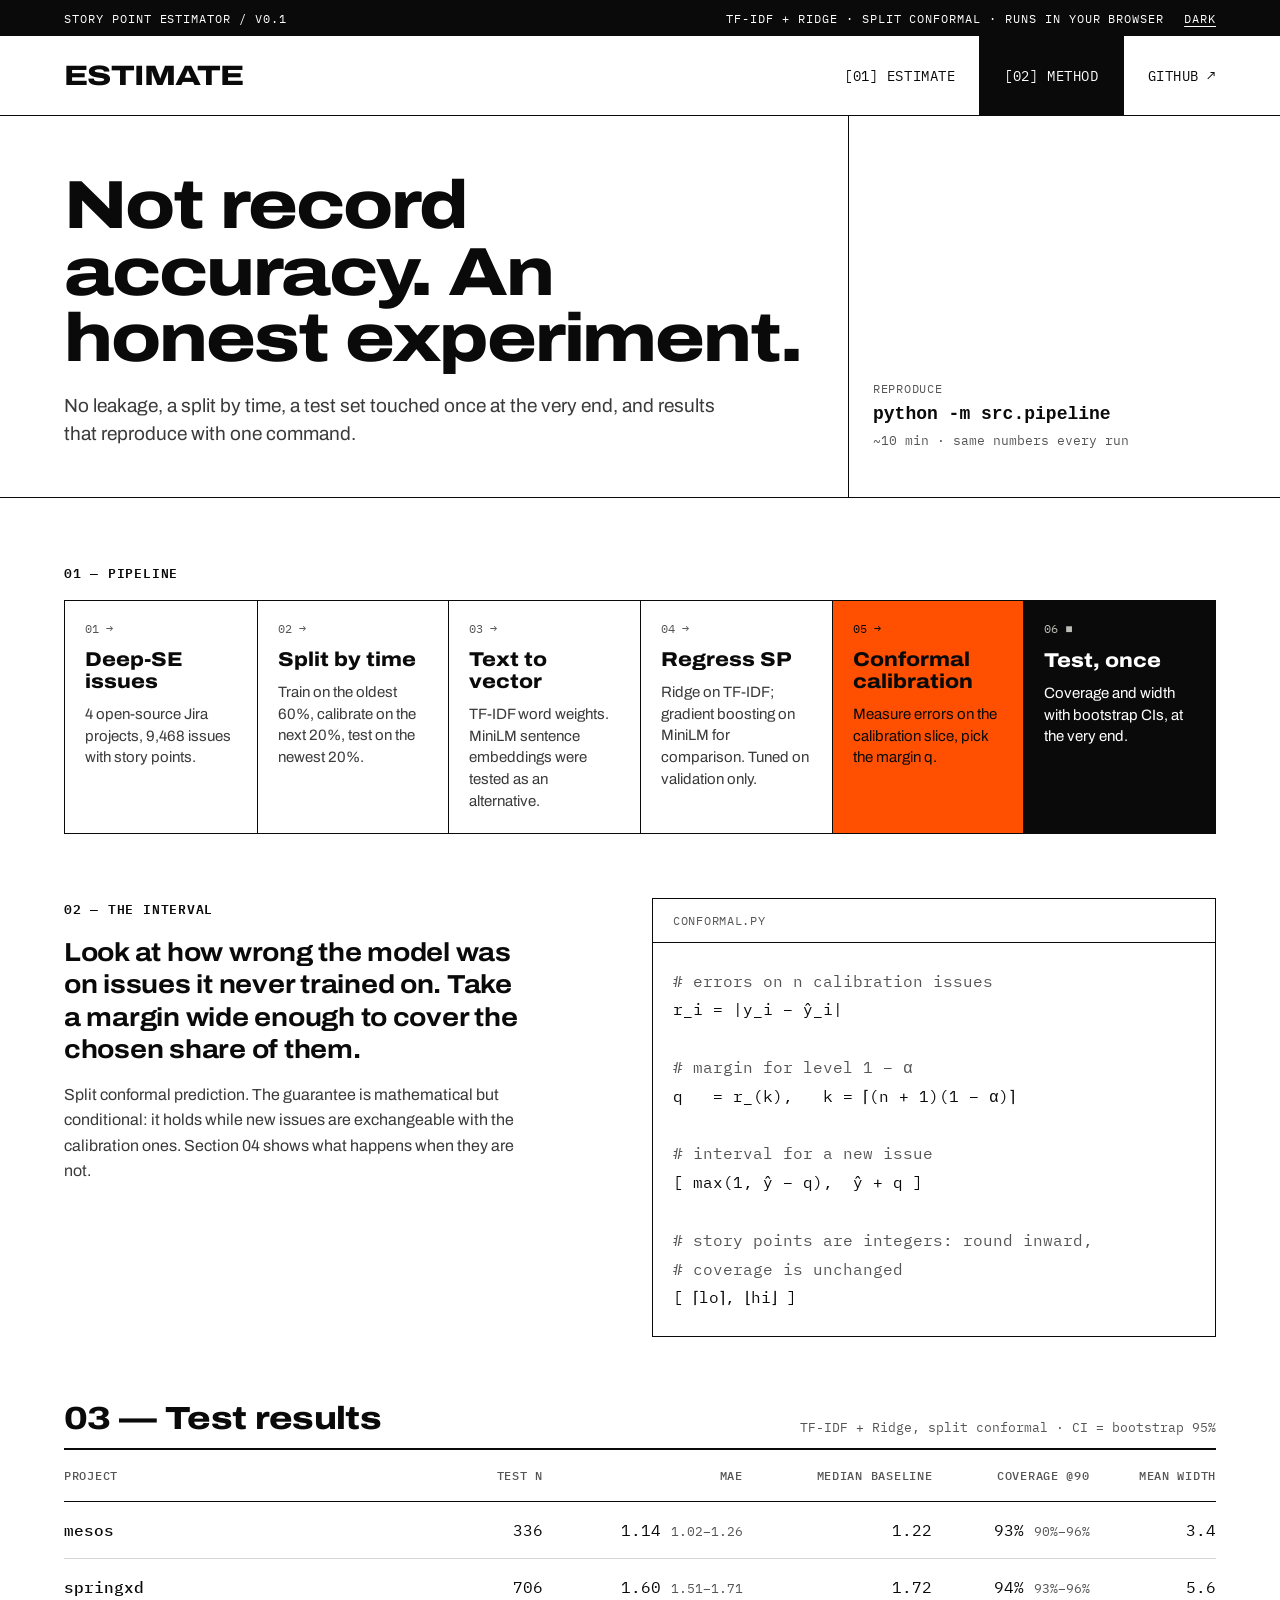
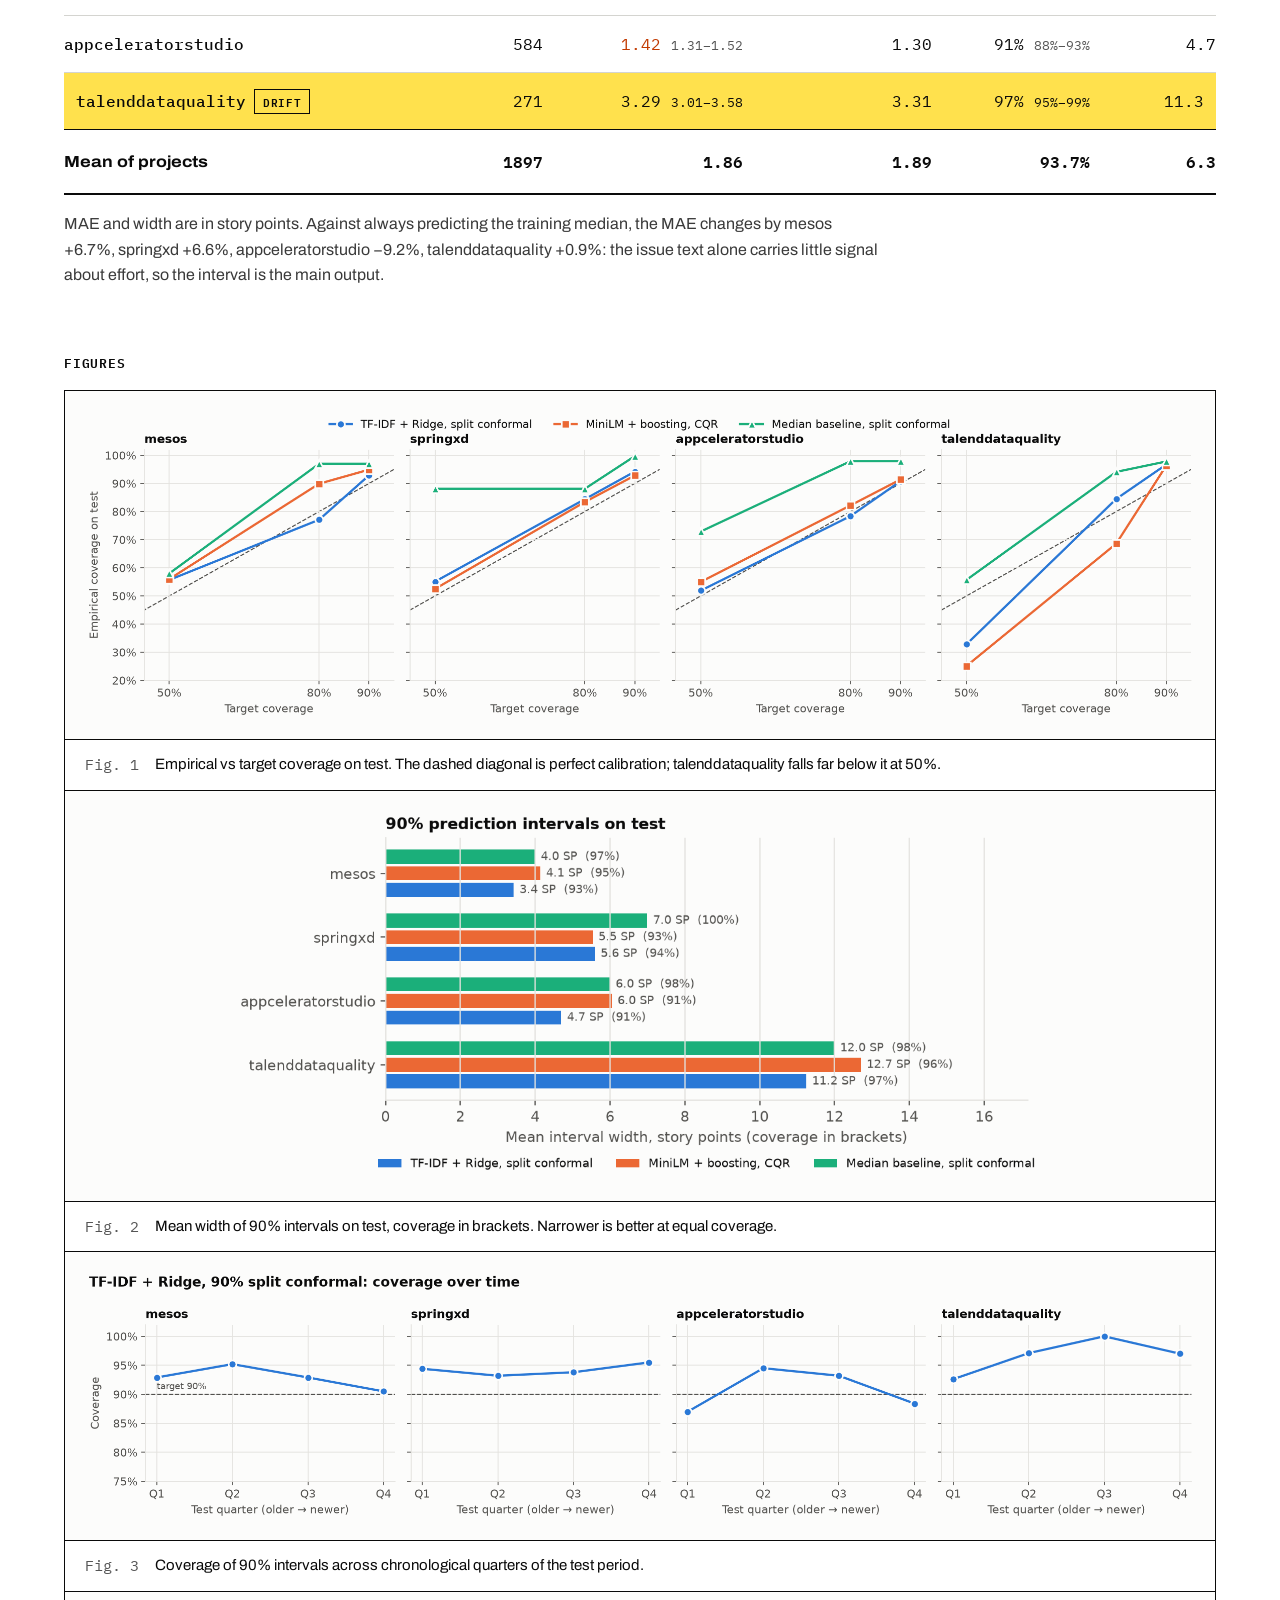
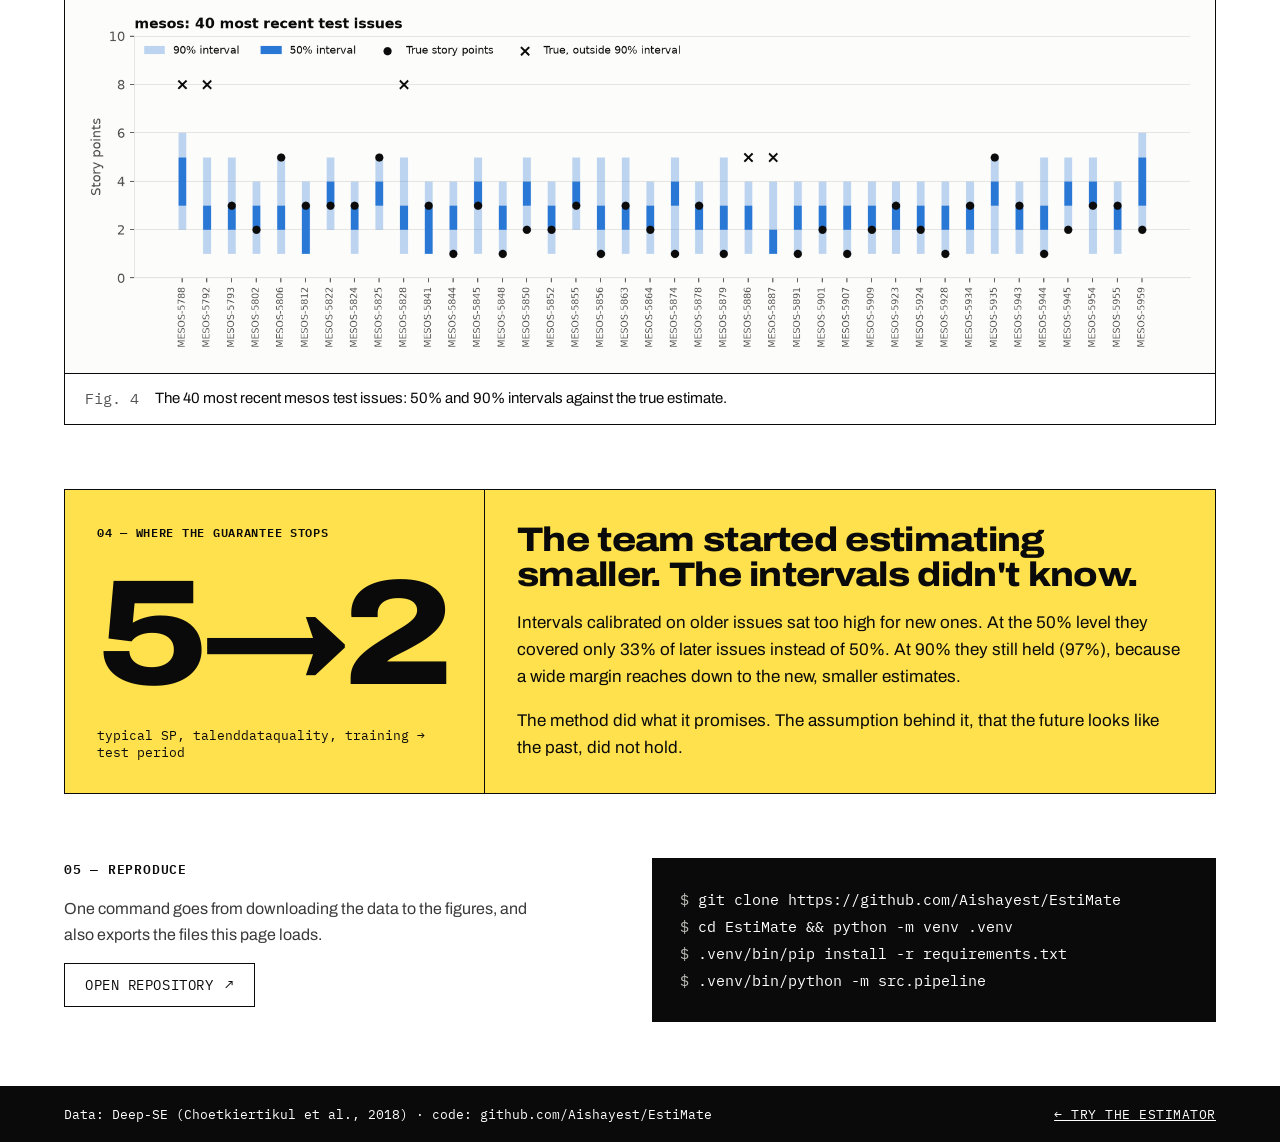
==== web/method.html @ e278dcd2 "add web frontend" ====
<!doctype html>
<html lang="en">
<head>
<meta charset="utf-8">
<meta name="viewport" content="width=device-width, initial-scale=1">
<title>EstiMate — Method</title>
<meta name="description" content="How EstiMate was built and evaluated: time-based split, split conformal intervals, one-shot test evaluation.">
<link rel="preconnect" href="https://fonts.googleapis.com">
<link rel="preconnect" href="https://fonts.gstatic.com" crossorigin>
<link href="https://fonts.googleapis.com/css2?family=Archivo:wdth,wght@62..125,100..900&amp;family=IBM+Plex+Mono:wght@400;500;600&amp;display=swap" rel="stylesheet">
<link rel="stylesheet" href="assets/styles.css">
<script src="assets/theme.js"></script>
</head>
<body class="method">

<div class="topbar">
  <span>Story point estimator / v0.1</span>
  <span class="topbar-right">
    <span class="topbar-model">TF-IDF + Ridge · split conformal · runs in your browser</span>
    <button type="button" class="theme-toggle" data-theme-toggle>Dark</button>
  </span>
</div>

<header class="site-header">
  <a class="wordmark" href="index.html">EstiMate</a>
  <button type="button" class="menu-button" aria-label="Open menu" aria-expanded="false" aria-controls="nav" data-menu>
    <svg width="22" height="22" viewBox="0 0 24 24" fill="none" stroke="currentColor" stroke-width="2" aria-hidden="true"><path d="M3 7h18"/><path d="M3 12h18"/><path d="M3 17h18"/></svg>
  </button>
  <nav class="nav" id="nav" aria-label="Main">
    <a href="index.html">[01] Estimate</a>
    <a href="method.html" aria-current="page">[02] Method</a>
    <a href="https://github.com/Aishayest/EstiMate">GitHub ↗</a>
  </nav>
</header>

<section class="hero">
  <div class="hero-main">
    <h1>Not record accuracy. An honest experiment.</h1>
    <p>No leakage, a split by time, a test set touched once at the very end, and results that reproduce with one command.</p>
  </div>
  <div class="hero-side reproduce">
    <span class="label">Reproduce</span>
    <code>python -m src.pipeline</code>
    <span>~10 min · same numbers every run</span>
  </div>
</section>

<main>
<section class="section" aria-labelledby="pipe-h">
  <h2 class="stats-title" id="pipe-h">01 — Pipeline</h2>
  <ol class="pipeline">
    <li>
      <span class="step">01 →</span>
      <strong>Deep-SE issues</strong>
      <span>4 open-source Jira projects, <span data-n-issues>~9.5k</span> issues with story points.</span>
    </li>
    <li>
      <span class="step">02 →</span>
      <strong>Split by time</strong>
      <span>Train on the oldest 60%, calibrate on the next 20%, test on the newest 20%.</span>
    </li>
    <li>
      <span class="step">03 →</span>
      <strong>Text to vector</strong>
      <span>TF-IDF word weights. MiniLM sentence embeddings were tested as an alternative.</span>
    </li>
    <li>
      <span class="step">04 →</span>
      <strong>Regress SP</strong>
      <span>Ridge on TF-IDF; gradient boosting on MiniLM for comparison. Tuned on validation only.</span>
    </li>
    <li class="hot">
      <span class="step">05 →</span>
      <strong>Conformal calibration</strong>
      <span>Measure errors on the calibration slice, pick the margin q.</span>
    </li>
    <li class="end">
      <span class="step">06 ■</span>
      <strong>Test, once</strong>
      <span>Coverage and width with bootstrap CIs, at the very end.</span>
    </li>
  </ol>
</section>

<section class="section split-12" aria-labelledby="conf-h">
  <div class="left">
    <h2 class="stats-title" id="conf-h" style="margin:0">02 — The interval</h2>
    <p class="lede">Look at how wrong the model was on issues it never trained on. Take a margin wide enough to cover the chosen share of them.</p>
    <p class="body">Split conformal prediction. The guarantee is mathematical but conditional: it holds while new issues are exchangeable with the calibration ones. Section 04 shows what happens when they are not.</p>
  </div>
  <div class="right code-card">
    <div class="label">conformal.py</div>
<pre><span class="c"># errors on n calibration issues</span>
r_i = |y_i − ŷ_i|

<span class="c"># margin for level 1 − α</span>
q   = r_(k),   k = ⌈(n + 1)(1 − α)⌉

<span class="c"># interval for a new issue</span>
[ max(1, ŷ − q),  ŷ + q ]

<span class="c"># story points are integers: round inward,</span>
<span class="c"># coverage is unchanged</span>
[ ⌈lo⌉, ⌊hi⌋ ]</pre>
  </div>
</section>

<section class="section" aria-labelledby="res-h">
  <div class="section-head">
    <h2 id="res-h">03 — Test results</h2>
    <span>TF-IDF + Ridge, split conformal · CI = bootstrap 95%</span>
  </div>
  <div class="table-scroll">
    <table class="table results">
      <thead>
        <tr>
          <th scope="col">Project</th>
          <th scope="col">Test n</th>
          <th scope="col">MAE</th>
          <th scope="col">Median baseline</th>
          <th scope="col">Coverage @90</th>
          <th scope="col">Mean width</th>
        </tr>
      </thead>
      <tbody id="results"></tbody>
    </table>
  </div>
  <p class="body" id="results-note" style="margin-top:16px;max-width:820px"></p>
</section>

<section class="section" aria-labelledby="fig-h">
  <h2 class="stats-title" id="fig-h">Figures</h2>
  <div class="figures">
    <figure>
      <div class="frame"><img src="figures/calibration.png" alt="Empirical versus target coverage on test for four projects and three methods at 50, 80 and 90 percent" loading="lazy"></div>
      <figcaption><span>Fig. 1</span><span>Empirical vs target coverage on test. The dashed diagonal is perfect calibration; talenddataquality falls far below it at 50%.</span></figcaption>
    </figure>
    <figure>
      <div class="frame"><img class="narrow" src="figures/interval_width.png" alt="Mean width of 90 percent intervals per project and method, with coverage" loading="lazy"></div>
      <figcaption><span>Fig. 2</span><span>Mean width of 90% intervals on test, coverage in brackets. Narrower is better at equal coverage.</span></figcaption>
    </figure>
    <figure>
      <div class="frame"><img src="figures/coverage_over_time.png" alt="Coverage of 90 percent intervals across four chronological quarters of the test period" loading="lazy"></div>
      <figcaption><span>Fig. 3</span><span>Coverage of 90% intervals across chronological quarters of the test period.</span></figcaption>
    </figure>
    <figure>
      <div class="frame"><img src="figures/example_intervals.png" alt="Fifty and ninety percent intervals for the 40 most recent mesos test issues, with true story points" loading="lazy"></div>
      <figcaption><span>Fig. 4</span><span>The 40 most recent mesos test issues: 50% and 90% intervals against the true estimate.</span></figcaption>
    </figure>
  </div>
</section>

<section class="section drift-block" aria-labelledby="drift-h">
  <div class="drift-left">
    <span class="eyebrow">04 — Where the guarantee stops</span>
    <span class="big" data-drift="medians">—</span>
    <span class="mono">typical SP, <span data-drift="name"></span>, training → test period</span>
  </div>
  <div class="drift-right">
    <h2 id="drift-h">The team started estimating smaller. The intervals didn't know.</h2>
    <p data-drift="body">Intervals calibrated on older issues sat too high for new ones.</p>
    <p>The method did what it promises. The assumption behind it, that the future looks like the past, did not hold.</p>
  </div>
</section>

<section class="section split-12" aria-labelledby="rep-h">
  <div class="left">
    <h2 class="stats-title" id="rep-h" style="margin:0">05 — Reproduce</h2>
    <p class="body">One command goes from downloading the data to the figures, and also exports the files this page loads.</p>
    <a class="repo-link" href="https://github.com/Aishayest/EstiMate">Open repository <span aria-hidden="true">↗</span></a>
  </div>
<pre class="right terminal"><span class="p">$</span> git clone https://github.com/Aishayest/EstiMate
<span class="p">$</span> cd EstiMate && python -m venv .venv
<span class="p">$</span> .venv/bin/pip install -r requirements.txt
<span class="p">$</span> .venv/bin/python -m src.pipeline</pre>
</section>
</main>

<footer class="site-footer">
  <span>Data: Deep-SE (Choetkiertikul et al., 2018) · code: github.com/Aishayest/EstiMate</span>
  <a href="index.html">← Try the estimator</a>
</footer>

<script src="assets/common.js"></script>
<script src="assets/method.js"></script>
</body>
</html>
---- web/assets/styles.css ----
/* EstiMate — Swiss-grid, black-on-white, one orange accent, yellow reserved for drift. */

:root {
  color-scheme: light;
  --bg: #ffffff;
  --ink: #0a0a0a;
  --ink-2: #3a3a3a;
  --muted: #555555;
  --rule: #0a0a0a;
  --rule-soft: #d4d4d0;
  --inv-bg: #0a0a0a;
  --inv-ink: #ffffff;
  --inv-muted: #bdbdb8;
  --accent: #ff4f00;
  --on-accent: #0a0a0a;
  --drift: #ffe14d;
  --on-drift: #0a0a0a;
  --link-hover: #c23a00;
  --fig-bg: #f4f4f1;
  --fig-grid: #e2e2de;

  --sans: "Archivo", "Helvetica Neue", Helvetica, sans-serif;
  --mono: "IBM Plex Mono", ui-monospace, Menlo, monospace;
  --gutter: 64px;
}

@media (prefers-color-scheme: dark) {
  :root:not([data-theme="light"]) {
    color-scheme: dark;
    --bg: #0a0a0a;
    --ink: #f2f2ee;
    --ink-2: #c9c9c4;
    --muted: #a3a3a0;
    --rule: #f2f2ee;
    --rule-soft: #3a3a38;
    --inv-bg: #f2f2ee;
    --inv-ink: #0a0a0a;
    --inv-muted: #555555;
    --link-hover: #ff7a40;
    --fig-bg: #1a1a19;
    --fig-grid: #2a2a28;
  }
}
:root[data-theme="dark"] {
  color-scheme: dark;
  --bg: #0a0a0a;
  --ink: #f2f2ee;
  --ink-2: #c9c9c4;
  --muted: #a3a3a0;
  --rule: #f2f2ee;
  --rule-soft: #3a3a38;
  --inv-bg: #f2f2ee;
  --inv-ink: #0a0a0a;
  --inv-muted: #555555;
  --link-hover: #ff7a40;
  --fig-bg: #1a1a19;
  --fig-grid: #2a2a28;
}

*, *::before, *::after { box-sizing: border-box; }

html { -webkit-text-size-adjust: 100%; }

body {
  margin: 0;
  background: var(--bg);
  color: var(--ink);
  font-family: var(--sans);
  min-height: 100vh;
  display: flex;
  flex-direction: column;
}

a { color: var(--ink); }
a:hover { color: var(--link-hover); }

button { font: inherit; color: inherit; cursor: pointer; }
button:focus-visible, a:focus-visible, textarea:focus-visible {
  outline: 3px solid var(--accent);
  outline-offset: 2px;
}

.mono { font-family: var(--mono); }
.label {
  font-family: var(--mono);
  font-size: 12px;
  letter-spacing: 0.06em;
  text-transform: uppercase;
  color: var(--muted);
}
.visually-hidden {
  position: absolute; width: 1px; height: 1px; overflow: hidden;
  clip: rect(0 0 0 0); white-space: nowrap;
}

/* ---------- top bar & header ---------- */

.topbar {
  min-height: 36px;
  background: var(--inv-bg);
  color: var(--inv-ink);
  padding: 0 var(--gutter);
  display: flex;
  align-items: center;
  justify-content: space-between;
  gap: 16px;
  font-family: var(--mono);
  font-size: 12px;
  letter-spacing: 0.08em;
  text-transform: uppercase;
}
.topbar-right { display: flex; align-items: center; gap: 20px; }
.theme-toggle {
  min-height: 36px;
  padding: 0;
  border: 0;
  background: none;
  color: var(--inv-ink);
  font-family: var(--mono);
  font-size: 12px;
  letter-spacing: 0.08em;
  text-transform: uppercase;
  text-decoration: underline;
  text-underline-offset: 3px;
}

.site-header {
  height: 80px;
  padding: 0 var(--gutter);
  display: flex;
  align-items: center;
  justify-content: space-between;
  border-bottom: 1px solid var(--rule);
  position: relative;
}
.wordmark {
  font-size: 28px;
  font-weight: 800;
  font-stretch: 125%;
  letter-spacing: -0.02em;
  text-transform: uppercase;
  text-decoration: none;
}
.nav {
  display: flex;
  align-items: stretch;
  height: 100%;
  font-family: var(--mono);
  font-size: 14px;
  text-transform: uppercase;
  letter-spacing: 0.04em;
}
.nav a {
  display: flex;
  align-items: center;
  padding: 0 24px;
  text-decoration: none;
  border-left: 1px solid var(--rule);
}
.nav a:first-child { border-left: 0; }
.nav a[aria-current="page"] { background: var(--inv-bg); color: var(--inv-ink); }
.nav a:last-child { padding-right: 0; }
.menu-button { display: none; }

/* ---------- hero ---------- */

.hero {
  padding: 0 var(--gutter);
  display: grid;
  grid-template-columns: repeat(12, minmax(0, 1fr));
  column-gap: 24px;
  border-bottom: 1px solid var(--rule);
}
.hero-main {
  grid-column: span 8;
  padding: 56px 0 48px;
  display: flex;
  flex-direction: column;
  gap: 20px;
}
.hero h1 {
  margin: 0;
  font-size: 68px;
  line-height: 0.98;
  font-weight: 800;
  font-stretch: 118%;
  letter-spacing: -0.03em;
}
.hero p { margin: 0; font-size: 19px; line-height: 1.5; color: var(--ink-2); max-width: 660px; }
.hero-side {
  grid-column: span 4;
  margin: 0;
  padding: 56px 0 48px 24px;
  border-left: 1px solid var(--rule);
  display: flex;
  flex-direction: column;
  justify-content: flex-end;
  font-family: var(--mono);
  font-size: 14px;
}
.hero .hero-meta { display: none; font-family: var(--mono); font-size: 13px; line-height: 1.6; color: var(--muted); }
.hero-side.facts-list { justify-content: flex-start; }
.facts-list div {
  display: flex;
  justify-content: space-between;
  gap: 16px;
  padding: 10px 0;
  border-bottom: 1px solid var(--rule-soft);
}
.facts-list div:last-child { border-bottom: 0; }
.facts-list dt { color: var(--muted); text-transform: uppercase; }
.facts-list dd { margin: 0; text-align: right; }

/* ---------- estimator panel ---------- */

.panel {
  margin: 48px var(--gutter) 0;
  border: 1px solid var(--rule);
  display: grid;
  grid-template-columns: repeat(2, minmax(0, 1fr));
}
.pane { min-width: 0; display: flex; flex-direction: column; }
.pane + .pane { border-left: 1px solid var(--rule); }
.pane-head {
  height: 44px;
  padding: 0 24px;
  border-bottom: 1px solid var(--rule);
  display: flex;
  align-items: center;
  justify-content: space-between;
  gap: 12px;
  font-family: var(--mono);
  font-size: 13px;
  letter-spacing: 0.06em;
  text-transform: uppercase;
}
.pane-head h2 { margin: 0; font-size: 13px; font-weight: 600; }
.pane-head span { color: var(--muted); overflow: hidden; text-overflow: ellipsis; white-space: nowrap; }
.pane-body {
  padding: 28px 24px 32px;
  display: flex;
  flex-direction: column;
  gap: 28px;
  flex-grow: 1;
}

fieldset { border: 0; padding: 0; margin: 0; min-width: 0; }
legend { padding: 0; margin-bottom: 12px; }

.chips { display: flex; gap: 8px; flex-wrap: wrap; }
.chip {
  min-height: 44px;
  padding: 0 16px;
  border: 1px solid var(--rule);
  border-radius: 0;
  background: var(--bg);
  color: var(--ink);
  font-family: var(--mono);
  font-size: 14px;
}
.chip[aria-pressed="true"] { background: var(--inv-bg); color: var(--inv-ink); border-color: var(--inv-bg); }
.chip:hover:not([aria-pressed="true"]) { background: var(--fig-bg); }
.chips.levels .chip { min-width: 88px; font-size: 15px; font-weight: 500; }

.field { display: flex; flex-direction: column; gap: 12px; flex-grow: 1; }
textarea {
  flex-grow: 1;
  min-height: 260px;
  padding: 18px;
  border: 1px solid var(--rule);
  border-radius: 0;
  background: var(--bg);
  color: var(--ink);
  font-family: var(--mono);
  font-size: 14px;
  line-height: 1.65;
  resize: vertical;
}
textarea::placeholder { color: var(--muted); }

.examples-head { display: flex; justify-content: space-between; align-items: center; gap: 12px; }
.link-button {
  min-height: 32px;
  padding: 0;
  border: 0;
  background: none;
  font-family: var(--mono);
  font-size: 12px;
  letter-spacing: 0.06em;
  text-transform: uppercase;
  text-decoration: underline;
  text-underline-offset: 3px;
}
.examples { display: flex; border: 1px solid var(--rule); margin-top: 10px; }
.example {
  flex: 1 1 0;
  min-width: 0;
  min-height: 44px;
  padding: 0 12px;
  border: 0;
  border-left: 1px solid var(--rule);
  background: var(--bg);
  font-family: var(--sans);
  font-size: 15px;
  text-align: left;
  overflow: hidden;
  text-overflow: ellipsis;
  white-space: nowrap;
}
.example:first-child { border-left: 0; }
.example:hover { background: var(--fig-bg); }
.example[aria-pressed="true"] { background: var(--inv-bg); color: var(--inv-ink); }

.go {
  min-height: 72px;
  border: 0;
  border-top: 1px solid var(--rule);
  border-radius: 0;
  background: var(--accent);
  color: var(--on-accent);
  padding: 0 24px;
  display: flex;
  align-items: center;
  justify-content: space-between;
  font-family: var(--sans);
  font-size: 22px;
  font-weight: 800;
  font-stretch: 125%;
  text-transform: uppercase;
  letter-spacing: -0.01em;
}
.go:disabled { cursor: progress; opacity: 0.7; }
.go kbd { font-family: var(--mono); font-size: 12px; font-weight: 500; letter-spacing: 0.04em; }

/* output */
.readout { display: flex; align-items: flex-end; gap: 32px; }
.readout-point { display: flex; flex-direction: column; gap: 12px; }
.big-number { display: flex; align-items: flex-start; gap: 8px; }
.big-number strong {
  font-size: 180px;
  font-weight: 800;
  font-stretch: 118%;
  line-height: 0.78;
  letter-spacing: -0.05em;
}
.big-number span { font-family: var(--mono); font-size: 20px; font-weight: 600; }
.readout-interval {
  display: flex;
  flex-direction: column;
  gap: 8px;
  padding-left: 24px;
  border-left: 1px solid var(--rule);
  font-family: var(--mono);
  min-width: 0;
}
.readout-interval strong { font-size: 40px; font-weight: 600; letter-spacing: -0.02em; line-height: 1; }
.readout-interval .sub { font-size: 13px; color: var(--muted); }

.axis { position: relative; height: 116px; margin: 0 12px; }
.axis > * { position: absolute; }
.axis .edge { top: 4px; transform: translateX(-50%); font-family: var(--mono); font-size: 12px; white-space: nowrap; }
.axis .band { top: 28px; height: 32px; background: var(--accent); }
.axis .point { top: 20px; width: 2px; height: 52px; margin-left: -1px; background: var(--ink); }
.axis .line { left: 0; right: 0; top: 72px; height: 1px; background: var(--rule); }
.axis .tick { top: 72px; width: 1px; background: var(--rule); }
.axis .tick-label { top: 92px; transform: translateX(-50%); font-family: var(--mono); font-size: 13px; font-weight: 600; }
.axis.empty .band, .axis.empty .point, .axis.empty .edge { display: none; }

.badge {
  border: 1px solid var(--rule);
  display: grid;
  grid-template-columns: 160px minmax(0, 1fr);
}
.badge-title {
  padding: 16px;
  font-family: var(--mono);
  font-size: 12px;
  font-weight: 600;
  letter-spacing: 0.06em;
  text-transform: uppercase;
  line-height: 1.5;
}
.badge p { margin: 0; padding: 16px 18px; font-size: 15px; line-height: 1.5; }
.badge.ok .badge-title { background: var(--inv-bg); color: var(--inv-ink); }
.badge.warn { background: var(--drift); color: var(--on-drift); border-color: var(--on-drift); }
.badge.warn .badge-title { border-right: 1px solid var(--on-drift); }
.badge.idle { border-style: dashed; color: var(--ink-2); }
.badge.idle .badge-title { border-right: 1px dashed var(--rule); }

.truth { margin: 0; font-size: 15px; line-height: 1.5; }
.truth strong { font-family: var(--mono); }
.note { margin: 0; font-size: 14px; line-height: 1.5; color: var(--ink-2); }

/* ---------- nearest issues ---------- */

.section { margin: 48px var(--gutter) 0; }
.method main .section { margin-top: 64px; }
.section-head {
  display: flex;
  justify-content: space-between;
  align-items: flex-end;
  gap: 16px;
  padding-bottom: 12px;
  border-bottom: 2px solid var(--rule);
}
.section-head h2, .display-h2 {
  margin: 0;
  font-size: 32px;
  font-weight: 800;
  font-stretch: 118%;
  letter-spacing: -0.02em;
}
.section-head span { font-family: var(--mono); font-size: 13px; color: var(--muted); text-align: right; }

.table { width: 100%; border-collapse: collapse; }
.table td { overflow-wrap: anywhere; }
body { overflow-wrap: break-word; }
.table th {
  padding: 12px 0;
  font-family: var(--mono);
  font-size: 12px;
  font-weight: 500;
  letter-spacing: 0.06em;
  text-transform: uppercase;
  color: var(--muted);
  text-align: left;
  border-bottom: 1px solid var(--rule);
}
.table td { padding: 16px 0; border-bottom: 1px solid var(--rule-soft); font-size: 17px; vertical-align: baseline; }
.table tr:last-child td { border-bottom-color: var(--rule); }
.table .num { font-family: var(--mono); font-size: 14px; color: var(--muted); width: 56px; }
.table .key { font-family: var(--mono); font-size: 13px; color: var(--muted); display: block; margin-top: 4px; }
.table .sp { font-family: var(--mono); font-weight: 600; text-align: right; width: 120px; }
.table .sim { width: 260px; padding-left: 32px; }
.simbar { display: flex; align-items: center; gap: 12px; }
.simbar div { flex-grow: 1; height: 10px; border: 1px solid var(--rule); }
.simbar div i { display: block; height: 100%; background: var(--ink); }
.simbar span { font-family: var(--mono); font-size: 14px; }
.empty-row td { color: var(--muted); font-family: var(--mono); font-size: 14px; }

/* ---------- three numbers ---------- */

.stats-title { margin: 0 0 16px; font-family: var(--mono); font-size: 13px; font-weight: 600; letter-spacing: 0.06em; text-transform: uppercase; }
.stats {
  display: grid;
  grid-template-columns: repeat(3, minmax(0, 1fr));
  border-top: 2px solid var(--rule);
  border-bottom: 1px solid var(--rule);
}
.stat { padding: 24px 24px 28px; display: flex; flex-direction: column; gap: 14px; border-left: 1px solid var(--rule); }
.stat:first-child { padding-left: 0; border-left: 0; }
.stat:last-child { padding-right: 0; }
.stat-value {
  align-self: flex-start;
  font-size: 72px;
  font-weight: 800;
  font-stretch: 118%;
  letter-spacing: -0.04em;
  line-height: 0.9;
}
.stat-value.drift { padding: 0 10px; background: var(--drift); color: var(--on-drift); line-height: 1; }
.stat p { margin: 0; font-size: 16px; line-height: 1.5; color: var(--ink-2); }

/* ---------- footer ---------- */

.site-footer {
  margin-top: 64px;
  min-height: 56px;
  background: var(--inv-bg);
  color: var(--inv-ink);
  padding: 0 var(--gutter);
  display: flex;
  justify-content: space-between;
  align-items: center;
  gap: 16px;
  font-family: var(--mono);
  font-size: 13px;
}
.site-footer a { color: var(--inv-ink); text-transform: uppercase; letter-spacing: 0.04em; }
.site-footer a:hover { color: var(--accent); }

/* ---------- method page ---------- */

.hero-side.reproduce { gap: 8px; }
.hero-side.reproduce code { font-size: 18px; font-weight: 600; }
.hero-side.reproduce span:last-child { font-size: 13px; color: var(--muted); }

.pipeline {
  list-style: none;
  margin: 0;
  padding: 0;
  display: grid;
  grid-template-columns: repeat(6, minmax(0, 1fr));
  border: 1px solid var(--rule);
}
.pipeline li { padding: 20px; display: flex; flex-direction: column; gap: 12px; min-height: 180px; border-left: 1px solid var(--rule); }
.pipeline li:first-child { border-left: 0; }
.pipeline .step { font-family: var(--mono); font-size: 12px; color: var(--muted); }
.pipeline strong { font-size: 20px; font-weight: 800; font-stretch: 112%; line-height: 1.1; }
.pipeline li > span:last-child { font-size: 15px; line-height: 1.45; color: var(--ink-2); }
.pipeline li.hot { background: var(--accent); color: var(--on-accent); }
.pipeline li.hot .step, .pipeline li.hot > span:last-child { color: var(--on-accent); }
.pipeline li.end { background: var(--inv-bg); color: var(--inv-ink); }
.pipeline li.end .step { color: var(--inv-muted); }
.pipeline li.end > span:last-child { color: var(--inv-ink); }

.split-12 { display: grid; grid-template-columns: repeat(12, minmax(0, 1fr)); column-gap: 24px; }
.split-12 .left { grid-column: span 5; display: flex; flex-direction: column; gap: 16px; }
.split-12 .right { grid-column: 7 / span 6; min-width: 0; }
.lede { margin: 0; font-size: 26px; line-height: 1.25; font-weight: 700; font-stretch: 110%; letter-spacing: -0.01em; }
.body { margin: 0; font-size: 16px; line-height: 1.6; color: var(--ink-2); }

.code-card { border: 1px solid var(--rule); }
.code-card .label { height: 44px; padding: 0 20px; border-bottom: 1px solid var(--rule); display: flex; align-items: center; }
.code-card pre { margin: 0; padding: 24px 20px; font-family: var(--mono); font-size: 16px; line-height: 1.8; overflow-x: auto; }
.code-card .c { color: var(--muted); }

.results { font-family: var(--mono); font-size: 16px; }
.results th, .results td { text-align: right; padding: 18px 0; }
.results th:first-child, .results tbody th { text-align: left; }
.results tbody th { font-weight: 500; font-size: 16px; text-transform: none; letter-spacing: 0; color: inherit; border-bottom: 1px solid var(--rule-soft); }
.results td { font-size: 16px; }
.results .ci { color: var(--muted); font-weight: 400; font-size: 13px; }
.results tr.drift-row { background: var(--drift); color: var(--on-drift); }
.results tr.drift-row th, .results tr.drift-row td { border-bottom-color: var(--on-drift); }
.results tr.drift-row .ci { color: var(--on-drift); }
.results tr.drift-row th { padding-left: 12px; }
.results tr.drift-row td:last-child { padding-right: 12px; }
.results tr.total th, .results tr.total td { border-bottom: 2px solid var(--rule); font-weight: 600; }
.results tr.total th { font-family: var(--sans); font-weight: 700; font-stretch: 112%; }
.tag { margin-left: 8px; padding: 2px 8px; border: 1px solid currentColor; font-size: 11px; font-weight: 600; letter-spacing: 0.06em; text-transform: uppercase; }
.worse { color: var(--link-hover); }
.table-scroll { overflow-x: auto; }

.figures { display: grid; grid-template-columns: 1fr; border-top: 1px solid var(--rule); border-left: 1px solid var(--rule); }
.figures figure { margin: 0; border-right: 1px solid var(--rule); border-bottom: 1px solid var(--rule); display: flex; flex-direction: column; }
.figures .frame { background: #fcfcfb; padding: 16px; flex-grow: 1; display: flex; align-items: center; }
.figures img { display: block; width: 100%; height: auto; margin: 0 auto; }
.figures img.narrow { max-width: 820px; }
.figures figcaption { padding: 14px 20px; border-top: 1px solid var(--rule); display: flex; gap: 16px; font-size: 15px; line-height: 1.45; }
.figures figcaption span:first-child { font-family: var(--mono); color: var(--muted); white-space: nowrap; }

.drift-block {
  background: var(--drift);
  color: var(--on-drift);
  border: 1px solid var(--on-drift);
  display: grid;
  grid-template-columns: 420px minmax(0, 1fr);
}
.drift-block a { color: var(--on-drift); }
.drift-left { padding: 32px; border-right: 1px solid var(--on-drift); display: flex; flex-direction: column; justify-content: space-between; gap: 24px; }
.drift-left .big { font-size: 150px; font-weight: 800; font-stretch: 118%; letter-spacing: -0.05em; line-height: 0.8; }
.drift-left .eyebrow { font-family: var(--mono); font-size: 12px; font-weight: 600; letter-spacing: 0.06em; text-transform: uppercase; }
.drift-left .mono { font-size: 13px; }
.drift-right { padding: 32px; display: flex; flex-direction: column; justify-content: center; gap: 16px; }
.drift-right h2 { margin: 0; font-size: 34px; font-weight: 800; font-stretch: 115%; line-height: 1.05; letter-spacing: -0.02em; }
.drift-right p { margin: 0; font-size: 17px; line-height: 1.6; }

.repo-link {
  align-self: flex-start;
  min-height: 44px;
  display: flex;
  align-items: center;
  gap: 12px;
  padding: 0 20px;
  border: 1px solid var(--rule);
  text-decoration: none;
  font-family: var(--mono);
  font-size: 14px;
  text-transform: uppercase;
  letter-spacing: 0.04em;
}
.terminal { margin: 0; background: var(--inv-bg); color: var(--inv-ink); padding: 28px; font-family: var(--mono); font-size: 15px; line-height: 1.8; overflow-x: auto; }
.terminal .p { color: var(--inv-muted); }

/* ---------- tablet ---------- */

@media (max-width: 1100px) {
  :root { --gutter: 32px; }
  .hero h1 { font-size: 52px; }
  .big-number strong { font-size: 140px; }
  .pipeline { grid-template-columns: repeat(3, minmax(0, 1fr)); }
  .pipeline li:nth-child(4) { border-left: 0; }
  .pipeline li:nth-child(n + 4) { border-top: 1px solid var(--rule); }
  .drift-block { grid-template-columns: 300px minmax(0, 1fr); }
  .drift-left .big { font-size: 110px; }
}

/* ---------- phone ---------- */

@media (max-width: 760px) {
  :root { --gutter: 16px; }

  .topbar { min-height: 28px; font-size: 11px; }
  .topbar-model { display: none; }
  .theme-toggle { min-height: 28px; font-size: 11px; }

  .site-header { height: 60px; padding-right: 0; }
  .wordmark { font-size: 22px; }
  .menu-button {
    display: flex;
    align-items: center;
    justify-content: center;
    width: 60px;
    height: 60px;
    border: 0;
    border-left: 1px solid var(--rule);
    background: var(--bg);
  }
  .nav {
    display: none;
    position: absolute;
    top: 60px;
    left: 0;
    right: 0;
    height: auto;
    flex-direction: column;
    background: var(--bg);
    border-bottom: 1px solid var(--rule);
    z-index: 10;
  }
  .nav.open { display: flex; }
  .nav a { min-height: 52px; padding: 0 16px; border-left: 0; border-top: 1px solid var(--rule); }
  .nav a:last-child { padding-right: 16px; }

  .hero { display: flex; flex-direction: column; }
  .hero-main { padding: 28px 0 20px; gap: 14px; }
  .hero h1 { font-size: 38px; line-height: 1; font-stretch: 115%; }
  .hero p { font-size: 16px; }
  .hero-side { padding: 0 0 24px; border-left: 0; font-size: 13px; }
  .hero-side.facts-list { display: none; }
  .hero-meta { display: block !important; }

  .panel { margin: 0; border-left: 0; border-right: 0; border-top: 0; grid-template-columns: 1fr; }
  .pane + .pane { border-left: 0; border-top: 1px solid var(--rule); }
  .pane-head { height: 40px; padding: 0 16px; font-size: 12px; }
  .pane-head h2 { font-size: 12px; }
  .pane-body { padding: 20px 16px 28px; gap: 22px; }
  .chip { padding: 0 12px; font-size: 13px; }
  .chips.levels { display: grid; grid-template-columns: repeat(3, minmax(0, 1fr)); }
  .chips.levels .chip { min-width: 0; }
  textarea { min-height: 210px; padding: 14px; }
  .examples { flex-direction: column; }
  .example { border-left: 0; border-top: 1px solid var(--rule); }
  .example:first-child { border-top: 0; }
  .go { min-height: 64px; padding: 0 16px; font-size: 20px; }
  .go kbd { display: none; }

  .readout { gap: 20px; }
  .readout-point .label { display: none; }
  .big-number strong { font-size: 132px; }
  .big-number span { font-size: 16px; }
  .readout-interval { padding-left: 16px; }
  .readout-interval strong { font-size: 28px; }
  .readout-interval .sub { font-size: 12px; }
  .axis { height: 110px; margin: 0 10px; }
  .badge { grid-template-columns: 1fr; }
  .badge-title { padding: 10px 14px; }
  .badge.warn .badge-title, .badge.idle .badge-title { border-right: 0; border-bottom: 1px solid var(--on-drift); }
  .badge.idle .badge-title { border-bottom: 1px dashed var(--rule); }
  .badge p { padding: 14px; }

  .section, .method main .section { margin-top: 32px; }
  .section-head { flex-direction: column; align-items: flex-start; gap: 6px; padding-bottom: 10px; }
  .section-head h2, .display-h2 { font-size: 24px; }
  .section-head span { text-align: left; font-size: 12px; }
  .table.neighbours { table-layout: fixed; }
  .table.neighbours thead { display: none; }
  .table.neighbours tr { display: grid; grid-template-columns: 28px minmax(0, 1fr) 28px; gap: 10px; padding: 14px 0; border-bottom: 1px solid var(--rule-soft); }
  .table.neighbours td { padding: 0; border: 0; font-size: 15px; line-height: 1.4; }
  .table.neighbours .num { width: auto; font-size: 12px; }
  .table.neighbours .sp { width: auto; font-size: 15px; }
  .table.neighbours .sim { display: none; }

  .stats-title { font-size: 12px; margin-bottom: 12px; }
  .stats { grid-template-columns: 1fr; border-bottom: 0; }
  .stat { padding: 18px 0; border-left: 0; border-bottom: 1px solid var(--rule); gap: 10px; }
  .stat-value { font-size: 56px; }
  .stat p { font-size: 15px; }

  .site-footer { margin-top: 40px; padding: 20px 16px; flex-direction: column; align-items: flex-start; font-size: 12px; }
  .site-footer a { min-height: 44px; display: flex; align-items: center; order: -1; }

  .pipeline { grid-template-columns: 1fr; }
  .pipeline li { border-left: 0; border-top: 1px solid var(--rule); min-height: 0; }
  .pipeline li:first-child { border-top: 0; }
  .split-12 { display: flex; flex-direction: column; gap: 24px; }
  .lede { font-size: 21px; }
  .code-card pre { font-size: 14px; }
  .results { font-size: 14px; }
  .results td, .results th { padding: 14px 8px 14px 0; white-space: nowrap; }
  .figures { grid-template-columns: 1fr; }
  .drift-block { grid-template-columns: 1fr; }
  .drift-left { border-right: 0; border-bottom: 1px solid var(--on-drift); padding: 24px 16px; }
  .drift-left .big { font-size: 96px; }
  .drift-right { padding: 24px 16px; }
  .drift-right h2 { font-size: 26px; }
  .terminal { padding: 20px 16px; font-size: 13px; }
}
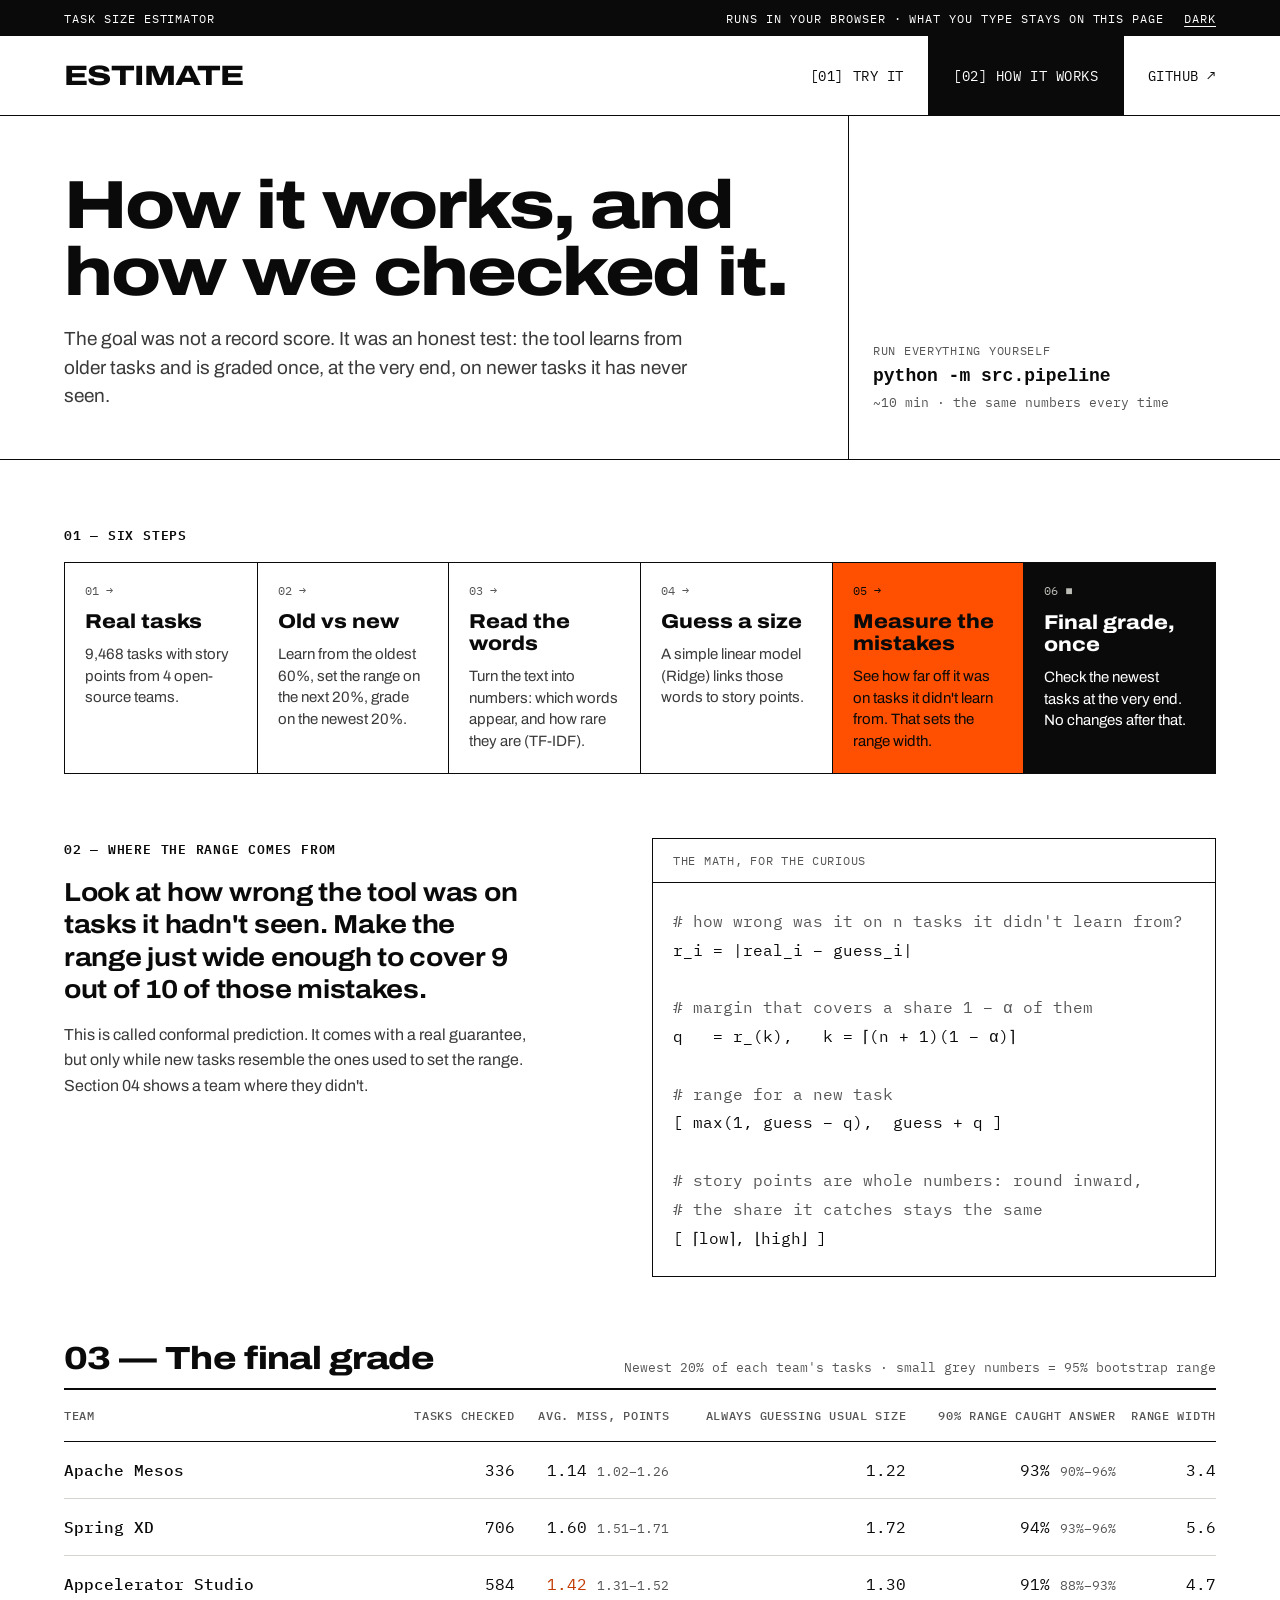
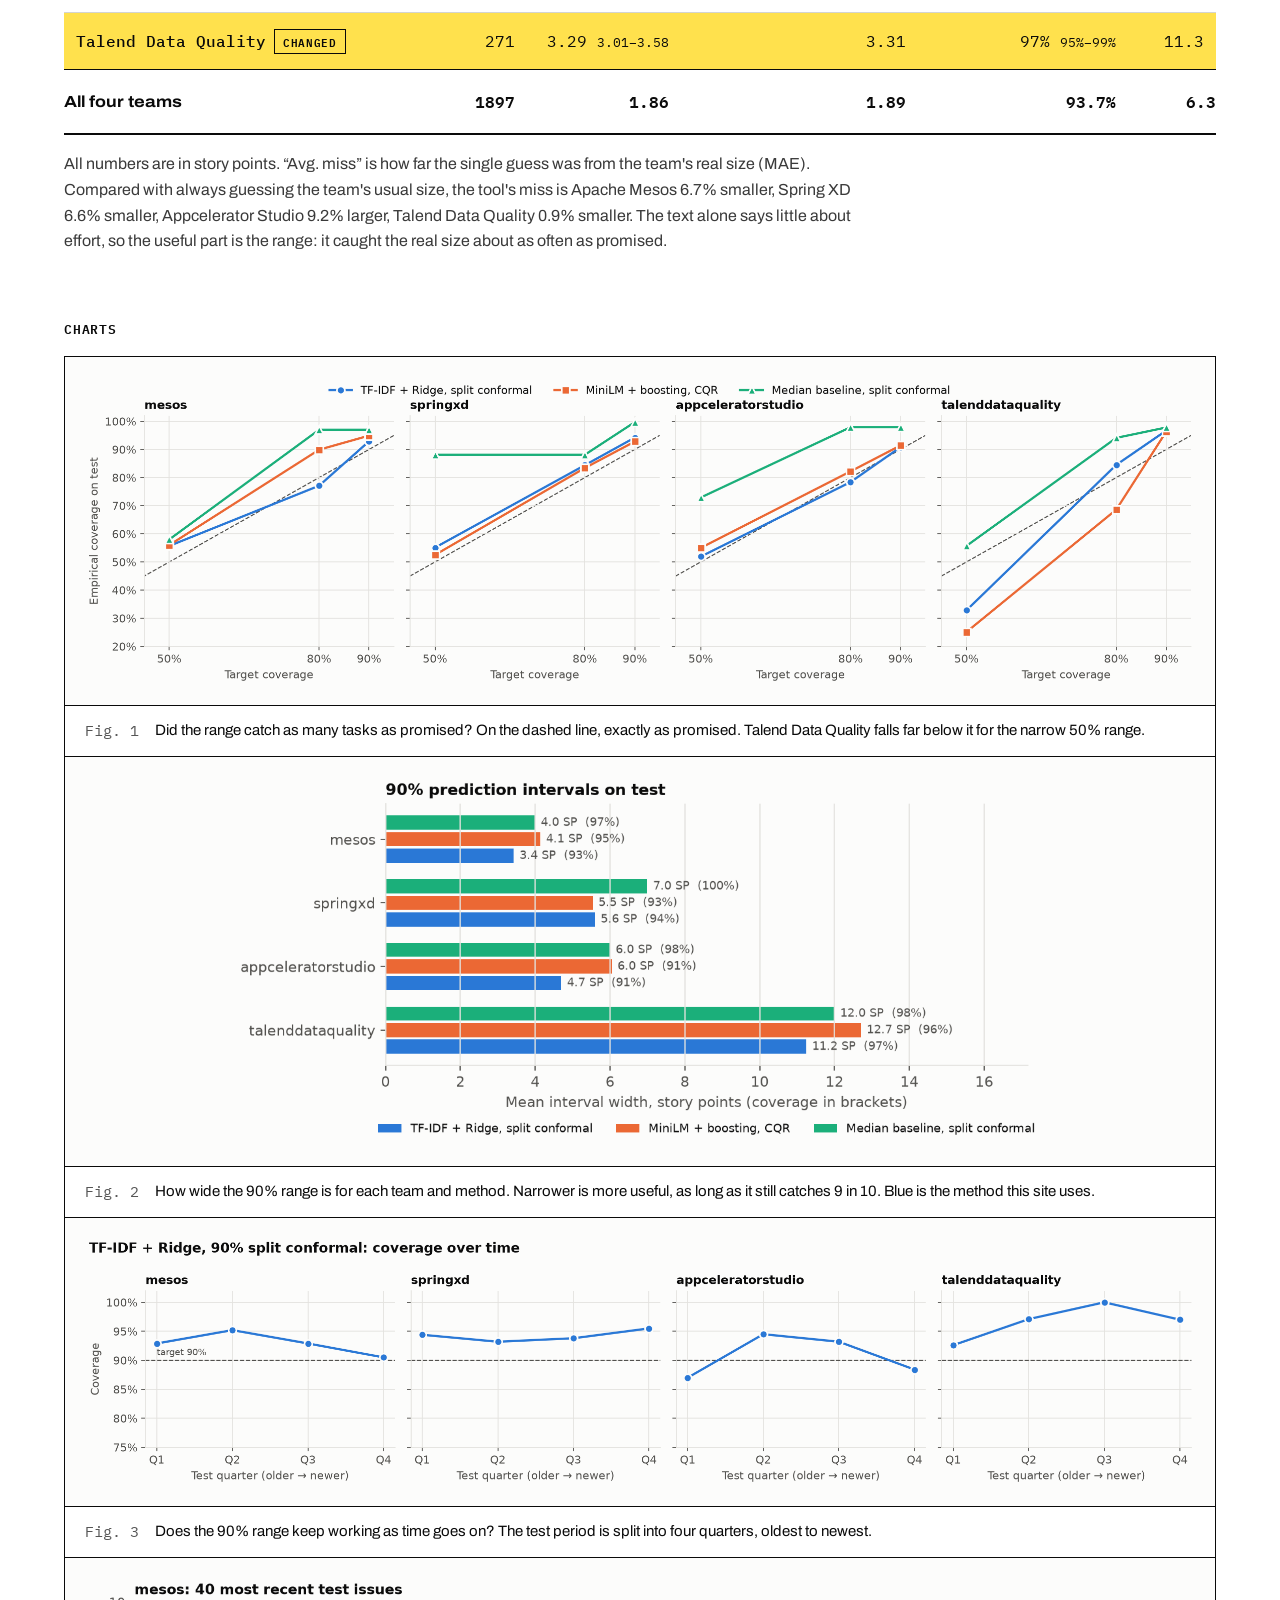
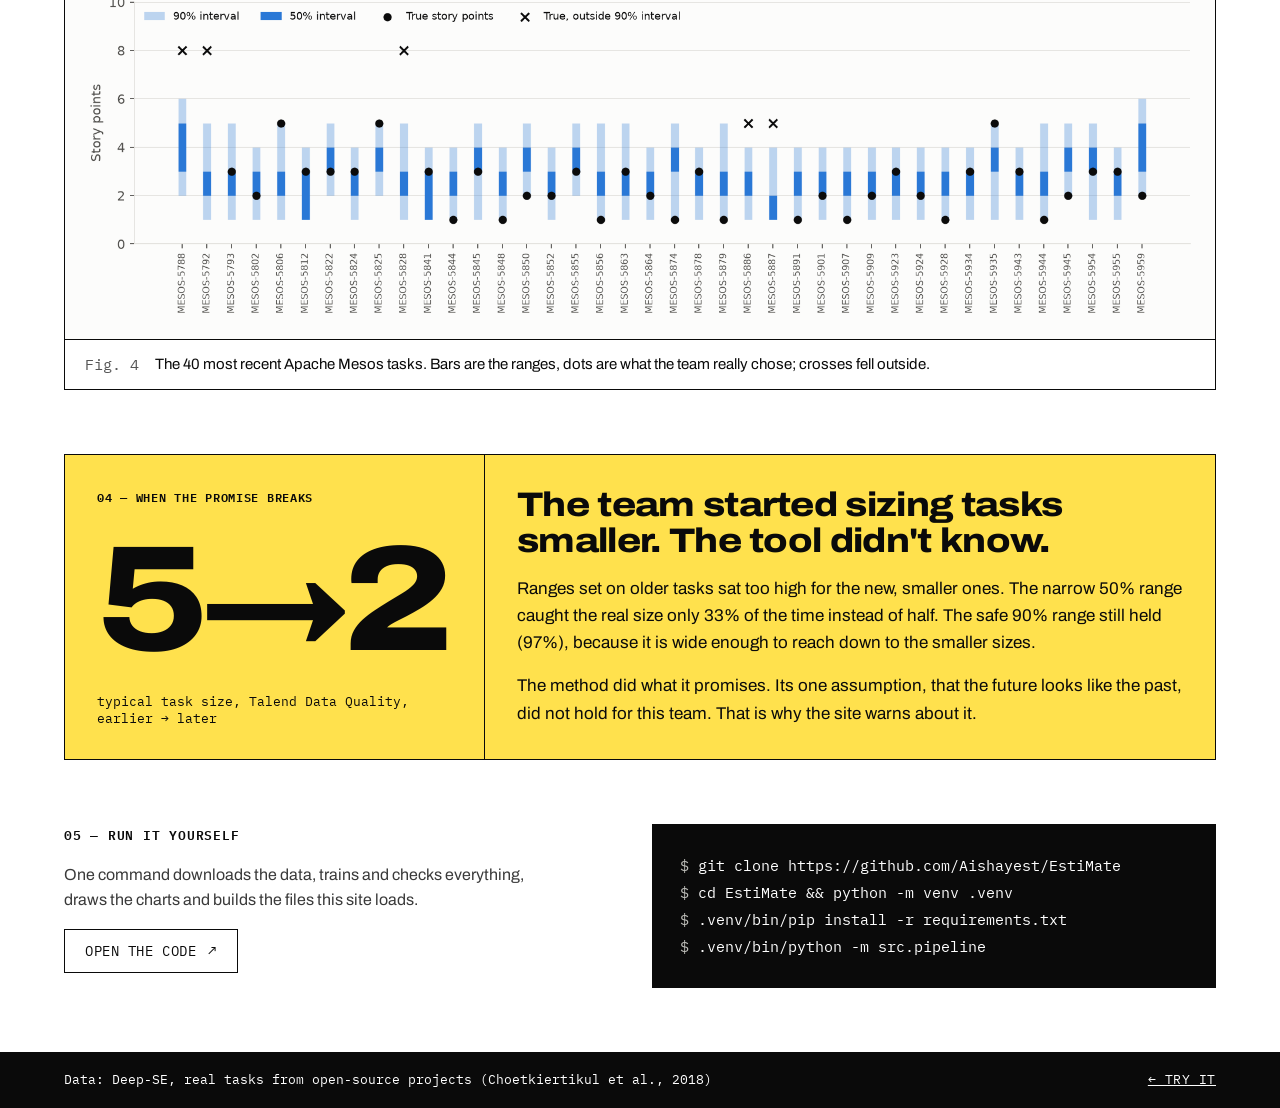
==== commit 70d6da87: "rewrite site in plain language" ====
--- a/web/method.html
+++ b/web/method.html
@@ -3,8 +3,8 @@
 <head>
 <meta charset="utf-8">
 <meta name="viewport" content="width=device-width, initial-scale=1">
-<title>EstiMate — Method</title>
-<meta name="description" content="How EstiMate was built and evaluated: time-based split, split conformal intervals, one-shot test evaluation.">
+<title>EstiMate — How it works</title>
+<meta name="description" content="How EstiMate learns task sizes from text, where its range comes from, and how it was checked on tasks it never saw.">
 <link rel="preconnect" href="https://fonts.googleapis.com">
 <link rel="preconnect" href="https://fonts.gstatic.com" crossorigin>
 <link href="https://fonts.googleapis.com/css2?family=Archivo:wdth,wght@62..125,100..900&amp;family=IBM+Plex+Mono:wght@400;500;600&amp;display=swap" rel="stylesheet">
@@ -14,9 +14,9 @@
 <body class="method">
 
 <div class="topbar">
-  <span>Story point estimator / v0.1</span>
+  <span>Task size estimator</span>
   <span class="topbar-right">
-    <span class="topbar-model">TF-IDF + Ridge · split conformal · runs in your browser</span>
+    <span class="topbar-model">Runs in your browser · what you type stays on this page</span>
     <button type="button" class="theme-toggle" data-theme-toggle>Dark</button>
   </span>
 </div>
@@ -27,99 +27,99 @@
     <svg width="22" height="22" viewBox="0 0 24 24" fill="none" stroke="currentColor" stroke-width="2" aria-hidden="true"><path d="M3 7h18"/><path d="M3 12h18"/><path d="M3 17h18"/></svg>
   </button>
   <nav class="nav" id="nav" aria-label="Main">
-    <a href="index.html">[01] Estimate</a>
-    <a href="method.html" aria-current="page">[02] Method</a>
+    <a href="index.html">[01] Try it</a>
+    <a href="method.html" aria-current="page">[02] How it works</a>
     <a href="https://github.com/Aishayest/EstiMate">GitHub ↗</a>
   </nav>
 </header>
 
 <section class="hero">
   <div class="hero-main">
-    <h1>Not record accuracy. An honest experiment.</h1>
-    <p>No leakage, a split by time, a test set touched once at the very end, and results that reproduce with one command.</p>
+    <h1>How it works, and how we checked it.</h1>
+    <p>The goal was not a record score. It was an honest test: the tool learns from older tasks and is graded once, at the very end, on newer tasks it has never seen.</p>
   </div>
   <div class="hero-side reproduce">
-    <span class="label">Reproduce</span>
+    <span class="label">Run everything yourself</span>
     <code>python -m src.pipeline</code>
-    <span>~10 min · same numbers every run</span>
+    <span>~10 min · the same numbers every time</span>
   </div>
 </section>
 
 <main>
 <section class="section" aria-labelledby="pipe-h">
-  <h2 class="stats-title" id="pipe-h">01 — Pipeline</h2>
+  <h2 class="stats-title" id="pipe-h">01 — Six steps</h2>
   <ol class="pipeline">
     <li>
       <span class="step">01 →</span>
-      <strong>Deep-SE issues</strong>
-      <span>4 open-source Jira projects, <span data-n-issues>~9.5k</span> issues with story points.</span>
+      <strong>Real tasks</strong>
+      <span><span data-n-issues>9,468</span> tasks with story points from 4 open-source teams.</span>
     </li>
     <li>
       <span class="step">02 →</span>
-      <strong>Split by time</strong>
-      <span>Train on the oldest 60%, calibrate on the next 20%, test on the newest 20%.</span>
+      <strong>Old vs new</strong>
+      <span>Learn from the oldest 60%, set the range on the next 20%, grade on the newest 20%.</span>
     </li>
     <li>
       <span class="step">03 →</span>
-      <strong>Text to vector</strong>
-      <span>TF-IDF word weights. MiniLM sentence embeddings were tested as an alternative.</span>
+      <strong>Read the words</strong>
+      <span>Turn the text into numbers: which words appear, and how rare they are (TF-IDF).</span>
     </li>
     <li>
       <span class="step">04 →</span>
-      <strong>Regress SP</strong>
-      <span>Ridge on TF-IDF; gradient boosting on MiniLM for comparison. Tuned on validation only.</span>
+      <strong>Guess a size</strong>
+      <span>A simple linear model (Ridge) links those words to story points.</span>
     </li>
     <li class="hot">
       <span class="step">05 →</span>
-      <strong>Conformal calibration</strong>
-      <span>Measure errors on the calibration slice, pick the margin q.</span>
+      <strong>Measure the mistakes</strong>
+      <span>See how far off it was on tasks it didn't learn from. That sets the range width.</span>
     </li>
     <li class="end">
       <span class="step">06 ■</span>
-      <strong>Test, once</strong>
-      <span>Coverage and width with bootstrap CIs, at the very end.</span>
+      <strong>Final grade, once</strong>
+      <span>Check the newest tasks at the very end. No changes after that.</span>
     </li>
   </ol>
 </section>
 
 <section class="section split-12" aria-labelledby="conf-h">
   <div class="left">
-    <h2 class="stats-title" id="conf-h" style="margin:0">02 — The interval</h2>
-    <p class="lede">Look at how wrong the model was on issues it never trained on. Take a margin wide enough to cover the chosen share of them.</p>
-    <p class="body">Split conformal prediction. The guarantee is mathematical but conditional: it holds while new issues are exchangeable with the calibration ones. Section 04 shows what happens when they are not.</p>
+    <h2 class="stats-title" id="conf-h" style="margin:0">02 — Where the range comes from</h2>
+    <p class="lede">Look at how wrong the tool was on tasks it hadn't seen. Make the range just wide enough to cover 9 out of 10 of those mistakes.</p>
+    <p class="body">This is called conformal prediction. It comes with a real guarantee, but only while new tasks resemble the ones used to set the range. Section 04 shows a team where they didn't.</p>
   </div>
   <div class="right code-card">
-    <div class="label">conformal.py</div>
-<pre><span class="c"># errors on n calibration issues</span>
-r_i = |y_i − ŷ_i|
+    <div class="label">The math, for the curious</div>
+<pre><span class="c"># how wrong was it on n tasks it didn't learn from?</span>
+r_i = |real_i − guess_i|
 
-<span class="c"># margin for level 1 − α</span>
+<span class="c"># margin that covers a share 1 − α of them</span>
 q   = r_(k),   k = ⌈(n + 1)(1 − α)⌉
 
-<span class="c"># interval for a new issue</span>
-[ max(1, ŷ − q),  ŷ + q ]
+<span class="c"># range for a new task</span>
+[ max(1, guess − q),  guess + q ]
 
-<span class="c"># story points are integers: round inward,</span>
-<span class="c"># coverage is unchanged</span>
-[ ⌈lo⌉, ⌊hi⌋ ]</pre>
+<span class="c"># story points are whole numbers: round inward,</span>
+<span class="c"># the share it catches stays the same</span>
+[ ⌈low⌉, ⌊high⌋ ]</pre>
   </div>
 </section>
 
 <section class="section" aria-labelledby="res-h">
   <div class="section-head">
-    <h2 id="res-h">03 — Test results</h2>
-    <span>TF-IDF + Ridge, split conformal · CI = bootstrap 95%</span>
+    <h2 id="res-h">03 — The final grade</h2>
+    <span>Newest 20% of each team's tasks · small grey numbers = 95% bootstrap range</span>
   </div>
   <div class="table-scroll">
     <table class="table results">
       <thead>
         <tr>
-          <th scope="col">Project</th>
-          <th scope="col">Test n</th>
-          <th scope="col">MAE</th>
-          <th scope="col">Median baseline</th>
-          <th scope="col">Coverage @90</th>
-          <th scope="col">Mean width</th>
+          <th scope="col">Team</th>
+          <th scope="col">Tasks checked</th>
+          <th scope="col">Avg. miss, points</th>
+          <th scope="col">Always guessing usual size</th>
+          <th scope="col">90% range caught answer</th>
+          <th scope="col">Range width</th>
         </tr>
       </thead>
       <tbody id="results"></tbody>
@@ -129,45 +129,45 @@
 </section>
 
 <section class="section" aria-labelledby="fig-h">
-  <h2 class="stats-title" id="fig-h">Figures</h2>
+  <h2 class="stats-title" id="fig-h">Charts</h2>
   <div class="figures">
     <figure>
-      <div class="frame"><img src="figures/calibration.png" alt="Empirical versus target coverage on test for four projects and three methods at 50, 80 and 90 percent" loading="lazy"></div>
-      <figcaption><span>Fig. 1</span><span>Empirical vs target coverage on test. The dashed diagonal is perfect calibration; talenddataquality falls far below it at 50%.</span></figcaption>
+      <div class="frame"><img src="figures/calibration.png" alt="Share of tasks caught by the range versus the share asked for, for four teams and three methods" loading="lazy"></div>
+      <figcaption><span>Fig. 1</span><span>Did the range catch as many tasks as promised? On the dashed line, exactly as promised. Talend Data Quality falls far below it for the narrow 50% range.</span></figcaption>
     </figure>
     <figure>
-      <div class="frame"><img class="narrow" src="figures/interval_width.png" alt="Mean width of 90 percent intervals per project and method, with coverage" loading="lazy"></div>
-      <figcaption><span>Fig. 2</span><span>Mean width of 90% intervals on test, coverage in brackets. Narrower is better at equal coverage.</span></figcaption>
+      <div class="frame"><img class="narrow" src="figures/interval_width.png" alt="Average width of 90 percent ranges per team and method" loading="lazy"></div>
+      <figcaption><span>Fig. 2</span><span>How wide the 90% range is for each team and method. Narrower is more useful, as long as it still catches 9 in 10. Blue is the method this site uses.</span></figcaption>
     </figure>
     <figure>
-      <div class="frame"><img src="figures/coverage_over_time.png" alt="Coverage of 90 percent intervals across four chronological quarters of the test period" loading="lazy"></div>
-      <figcaption><span>Fig. 3</span><span>Coverage of 90% intervals across chronological quarters of the test period.</span></figcaption>
+      <div class="frame"><img src="figures/coverage_over_time.png" alt="Share of tasks caught by the 90 percent range in four time periods of the test set" loading="lazy"></div>
+      <figcaption><span>Fig. 3</span><span>Does the 90% range keep working as time goes on? The test period is split into four quarters, oldest to newest.</span></figcaption>
     </figure>
     <figure>
-      <div class="frame"><img src="figures/example_intervals.png" alt="Fifty and ninety percent intervals for the 40 most recent mesos test issues, with true story points" loading="lazy"></div>
-      <figcaption><span>Fig. 4</span><span>The 40 most recent mesos test issues: 50% and 90% intervals against the true estimate.</span></figcaption>
+      <div class="frame"><img src="figures/example_intervals.png" alt="Ranges for the 40 most recent Apache Mesos tasks with the real story points" loading="lazy"></div>
+      <figcaption><span>Fig. 4</span><span>The 40 most recent Apache Mesos tasks. Bars are the ranges, dots are what the team really chose; crosses fell outside.</span></figcaption>
     </figure>
   </div>
 </section>
 
 <section class="section drift-block" aria-labelledby="drift-h">
   <div class="drift-left">
-    <span class="eyebrow">04 — Where the guarantee stops</span>
+    <span class="eyebrow">04 — When the promise breaks</span>
     <span class="big" data-drift="medians">—</span>
-    <span class="mono">typical SP, <span data-drift="name"></span>, training → test period</span>
+    <span class="mono">typical task size, <span data-drift="name"></span>, earlier → later</span>
   </div>
   <div class="drift-right">
-    <h2 id="drift-h">The team started estimating smaller. The intervals didn't know.</h2>
-    <p data-drift="body">Intervals calibrated on older issues sat too high for new ones.</p>
-    <p>The method did what it promises. The assumption behind it, that the future looks like the past, did not hold.</p>
+    <h2 id="drift-h">The team started sizing tasks smaller. The tool didn't know.</h2>
+    <p data-drift="body">Ranges set on older tasks sat too high for new ones.</p>
+    <p>The method did what it promises. Its one assumption, that the future looks like the past, did not hold for this team. That is why the site warns about it.</p>
   </div>
 </section>
 
 <section class="section split-12" aria-labelledby="rep-h">
   <div class="left">
-    <h2 class="stats-title" id="rep-h" style="margin:0">05 — Reproduce</h2>
-    <p class="body">One command goes from downloading the data to the figures, and also exports the files this page loads.</p>
-    <a class="repo-link" href="https://github.com/Aishayest/EstiMate">Open repository <span aria-hidden="true">↗</span></a>
+    <h2 class="stats-title" id="rep-h" style="margin:0">05 — Run it yourself</h2>
+    <p class="body">One command downloads the data, trains and checks everything, draws the charts and builds the files this site loads.</p>
+    <a class="repo-link" href="https://github.com/Aishayest/EstiMate">Open the code <span aria-hidden="true">↗</span></a>
   </div>
 <pre class="right terminal"><span class="p">$</span> git clone https://github.com/Aishayest/EstiMate
 <span class="p">$</span> cd EstiMate && python -m venv .venv
@@ -177,8 +177,8 @@
 </main>
 
 <footer class="site-footer">
-  <span>Data: Deep-SE (Choetkiertikul et al., 2018) · code: github.com/Aishayest/EstiMate</span>
-  <a href="index.html">← Try the estimator</a>
+  <span>Data: Deep-SE, real tasks from open-source projects (Choetkiertikul et al., 2018)</span>
+  <a href="index.html">← Try it</a>
 </footer>
 
 <script src="assets/common.js"></script>
--- a/web/assets/styles.css
+++ b/web/assets/styles.css
@@ -211,6 +211,24 @@
 .facts-list dt { color: var(--muted); text-transform: uppercase; }
 .facts-list dd { margin: 0; text-align: right; }
 
+/* ---------- three steps ---------- */
+
+.steps {
+  list-style: none;
+  margin: 8px 0 0;
+  padding: 0;
+  display: grid;
+  grid-template-columns: repeat(3, minmax(0, 1fr));
+  border: 1px solid var(--rule);
+  max-width: 760px;
+}
+.steps li { padding: 14px 16px; display: flex; gap: 12px; align-items: baseline; border-left: 1px solid var(--rule); font-size: 16px; line-height: 1.35; }
+.steps li:first-child { border-left: 0; }
+.steps b { font-family: var(--mono); font-size: 13px; font-weight: 600; }
+
+.team-about { margin: 12px 0 0; font-size: 15px; line-height: 1.5; color: var(--ink-2); }
+.hint { margin: 8px 0 0; font-size: 14px; line-height: 1.5; color: var(--muted); }
+
 /* ---------- estimator panel ---------- */
 
 .panel {
@@ -353,6 +371,7 @@
   font-family: var(--mono);
   min-width: 0;
 }
+.readout-interval .explain { font-family: var(--sans); font-size: 15px; line-height: 1.45; color: var(--ink-2); max-width: 300px; }
 .readout-interval strong { font-size: 40px; font-weight: 600; letter-spacing: -0.02em; line-height: 1; }
 .readout-interval .sub { font-size: 13px; color: var(--muted); }
 
@@ -387,7 +406,9 @@
 .badge.idle { border-style: dashed; color: var(--ink-2); }
 .badge.idle .badge-title { border-right: 1px dashed var(--rule); }
 
-.truth { margin: 0; font-size: 15px; line-height: 1.5; }
+.truth { margin: 0; padding: 14px 16px; border: 1px solid var(--rule); font-size: 16px; line-height: 1.5; }
+.truth.hit { border-width: 2px; }
+.truth.miss { border-style: dashed; }
 .truth strong { font-family: var(--mono); }
 .note { margin: 0; font-size: 14px; line-height: 1.5; color: var(--ink-2); }
 
@@ -630,6 +651,9 @@
   .hero-side { padding: 0 0 24px; border-left: 0; font-size: 13px; }
   .hero-side.facts-list { display: none; }
   .hero-meta { display: block !important; }
+  .steps { grid-template-columns: 1fr; }
+  .steps li { border-left: 0; border-top: 1px solid var(--rule); }
+  .steps li:first-child { border-top: 0; }
 
   .panel { margin: 0; border-left: 0; border-right: 0; border-top: 0; grid-template-columns: 1fr; }
   .pane + .pane { border-left: 0; border-top: 1px solid var(--rule); }
